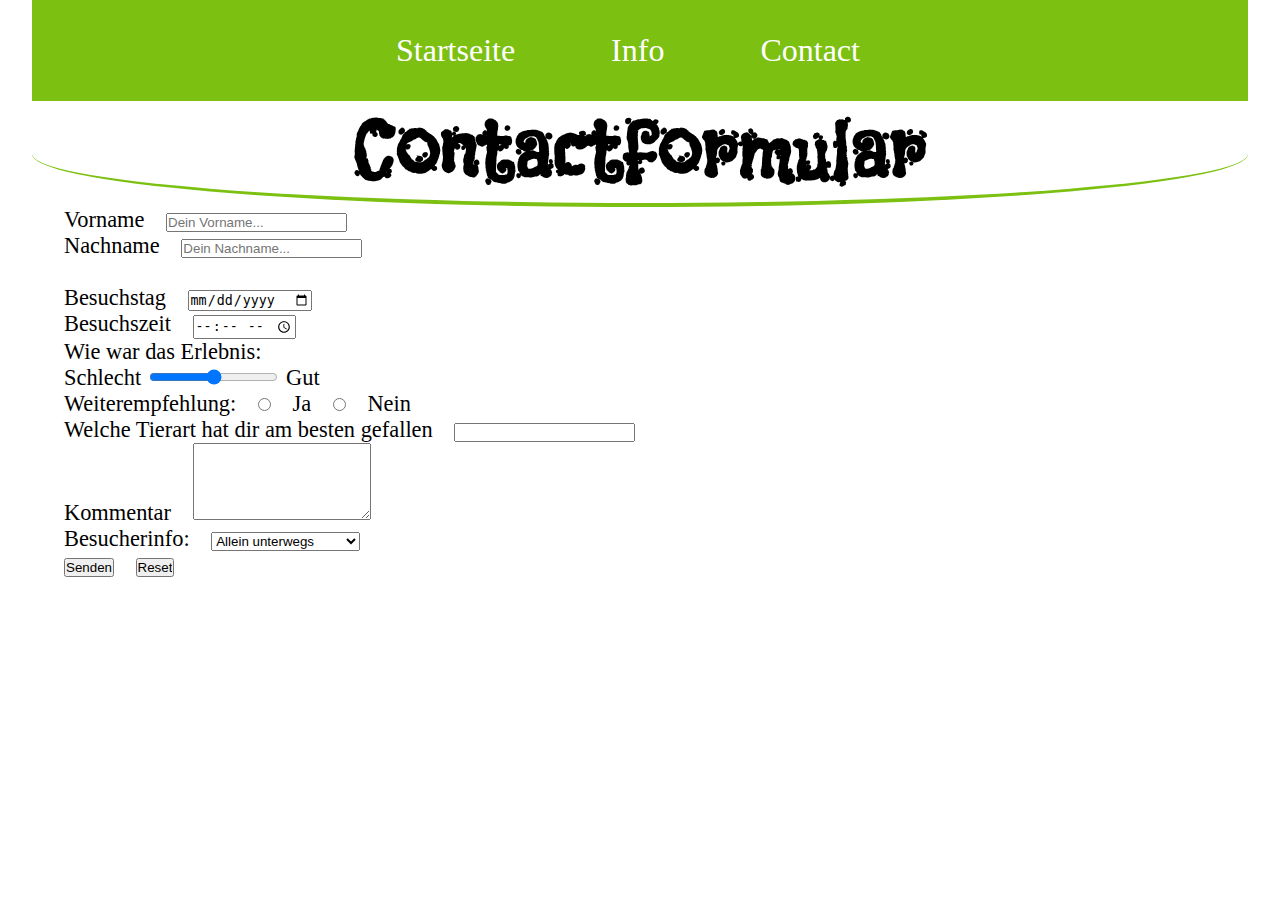
==== Uebung4/contact.html @ 44582b7e "Grundgerüst der Webseite erstellt" ====
<!DOCTYPE html>
<html lang="de">

<head>
    <title>Contact</title>
    <meta charset="UTF-8">
    <meta name="viewport" content="width=device-width, initial-scale=1.0">
    <link rel="stylesheet" href="css/style.css" />
</head>

<body>
    <header>
        <nav>
            <ul class="nav-list">
                <li><a href="index.html">Startseite</a></li>
                <li><a href="info.html">Info</li></a>
                <li><a href="contact.html">Contact</li></a>
            </ul>
        </nav>
    </header>

    <main>
        <h1>Contactformular</h1>
        <!-- Contact Formula -->
        <section>
            <div>
                <form>
                    <div>
                        <label for="fname">Vorname</label>
                        <input type="text" id="fname" name="vorname" placeholder="Dein Vorname...">
                    </div>
                    <div>
                        <label for="lname">Nachname</label>
                        <input type="text" id="lname" name="nachname" placeholder="Dein Nachname...">
                    </div>
                    <div>
                        <label for="mailadresse"></label>
                    </div>
                    <div>
                        <label for="datum">Besuchstag</label>
                        <input type="date" name="datum" id="datum">
                    </div>
                    <div>
                        <label for="zeit">Besuchszeit</label>
                        <input type="time" name="time" id="time">
                    </div>
                    <div>
                        <label for="exp">Wie war das Erlebnis:</label>
                        <p>Schlecht<input type="range" name="exp" id="exp">Gut</p>
                    </div>
                    <div>
                        <label for="empfehlung">Weiterempfehlung:</label>
                        <input type="radio" name="empfehlung" id="ja" value="ja">
                        <label for="ja">Ja</label>
                        <input type="radio" name="empfehlung" id="nein" value="nein">
                        <label for="nein">Nein</label>
                    </div>
                    <div>
                        <label for="interesse">Welche Tierart hat dir am besten gefallen</label>
                        <input type="text" list="tierarten" name="interesse" id="interesse">
                        <datalist id="tierarten">
                            <option value="Säugetiere"></option>
                            <option value="Vögeln"></option>
                            <option value="Fische"></option>
                            <option value="Insekten"></option>
                        </datalist>
                    </div>
                    <div>
                        <label for="kommentar">Kommentar</label>
                        <textarea rows="5" cols="20" name="kommentar" id="kommentar"></textarea>
                    </div>
                    <div>
                        <label for="Besuchinfo">Besucherinfo:</label>
                        <select name="besuchinfo" id="besuchinfo">
                            <option value="1">Allein unterwegs</option>
                            <option value="2">Familienausflug</option>
                            <option value="3">Gruppenausflug</option>
                            <option value="4">Ausflug mit Freunden</option>
                            <option value="5">was anderes</option>
                        </select>
                    </div>
                    <div>
                        <input type="submit" value="Senden">
                        <input type="reset">
                    </div>


                </form>
            </div>
        </section>
    </main>

    <footer>

    </footer>
</body>

</html>
---- Uebung4/css/style.css ----
@import url('https://fonts.googleapis.com/css2?family=Flavors&display=swap');

* {
    margin: 0 0.5rem;
    padding: 0;
}
body {
    background-color: white;
    color: black;
    font-family: 'Times New Roman', Times, serif;
    font-weight: 400;
    font-size: 1.4rem;
}

/* header */
/* nav-bar */
ul {
    list-style: none;
}
nav {
    display: flex;
    justify-content: center;
    background-color: rgb(124, 192, 18);
}
a {
    text-decoration: none;
    color: white;
}
a:hover {
    background-color: rgb(154, 205, 50);
    transform: scale(1.1);
    border-left: 3px solid rgb(130, 170, 50);
    border-right: 3px solid rgb(130, 170, 50)
}
.nav-list {
    display: flex;
    margin-right: 2rem;
}
nav a {
    display: block;
    font-size: 2rem;
    padding: 2rem
}
@media (max-width: 30em) {
    nav {
        justify-content: center;
    }
    .nav-list{
        margin: 0 1rem;
    }
}

/* main */
/* head titel */
h1 {
    font-size: 5rem;
    font-family: 'Flavors', sans-serif;
    background-color: white;
    color: black;
    font-weight: 700;
    text-align: center;
    border-bottom: 4px solid rgb(124, 192, 18);
    border-radius: 100%;
}
/* Startseite */
/* video */
.video-intro {
    margin: 2rem 0;
    text-align: center;
}
iframe {
    width: calc(70vw*(315/560));
    height: calc(40vw*(315/560));

    /* to-do */
    border: 20px solid #c7ab93;
    border-radius: 5%;
}
iframe:hover {
    /* to-do */
    border-color: #b98c25;
}

@media (max-width: 40em) {
    iframe {
        height: 100%;
        width: auto;
        margin: 1.5rem 0;
    }
}
/* table */
table {
    font-family: sans-serif;
    border-collapse: collapse;
    width: 60%;
    margin: 1.2rem auto;
    transition: 0.7s ease-in-out;
}
th {
    background-color: #487159;
    color: #ffffff;
    padding: 0.4rem 0;
}
td {
    padding: 0.5rem 0;
    text-align: center;
}
tr:nth-child(even) {
    background-color: #c7ab93;
    color: rgb(0, 0, 0);
}
tr:nth-child(odd) {
    background-color: #e3e2e2;
    color: rgb(0, 0, 0);
}
table:hover {
    transform: scale(1.1);
    transition: 0.7s ease-in-out;
}
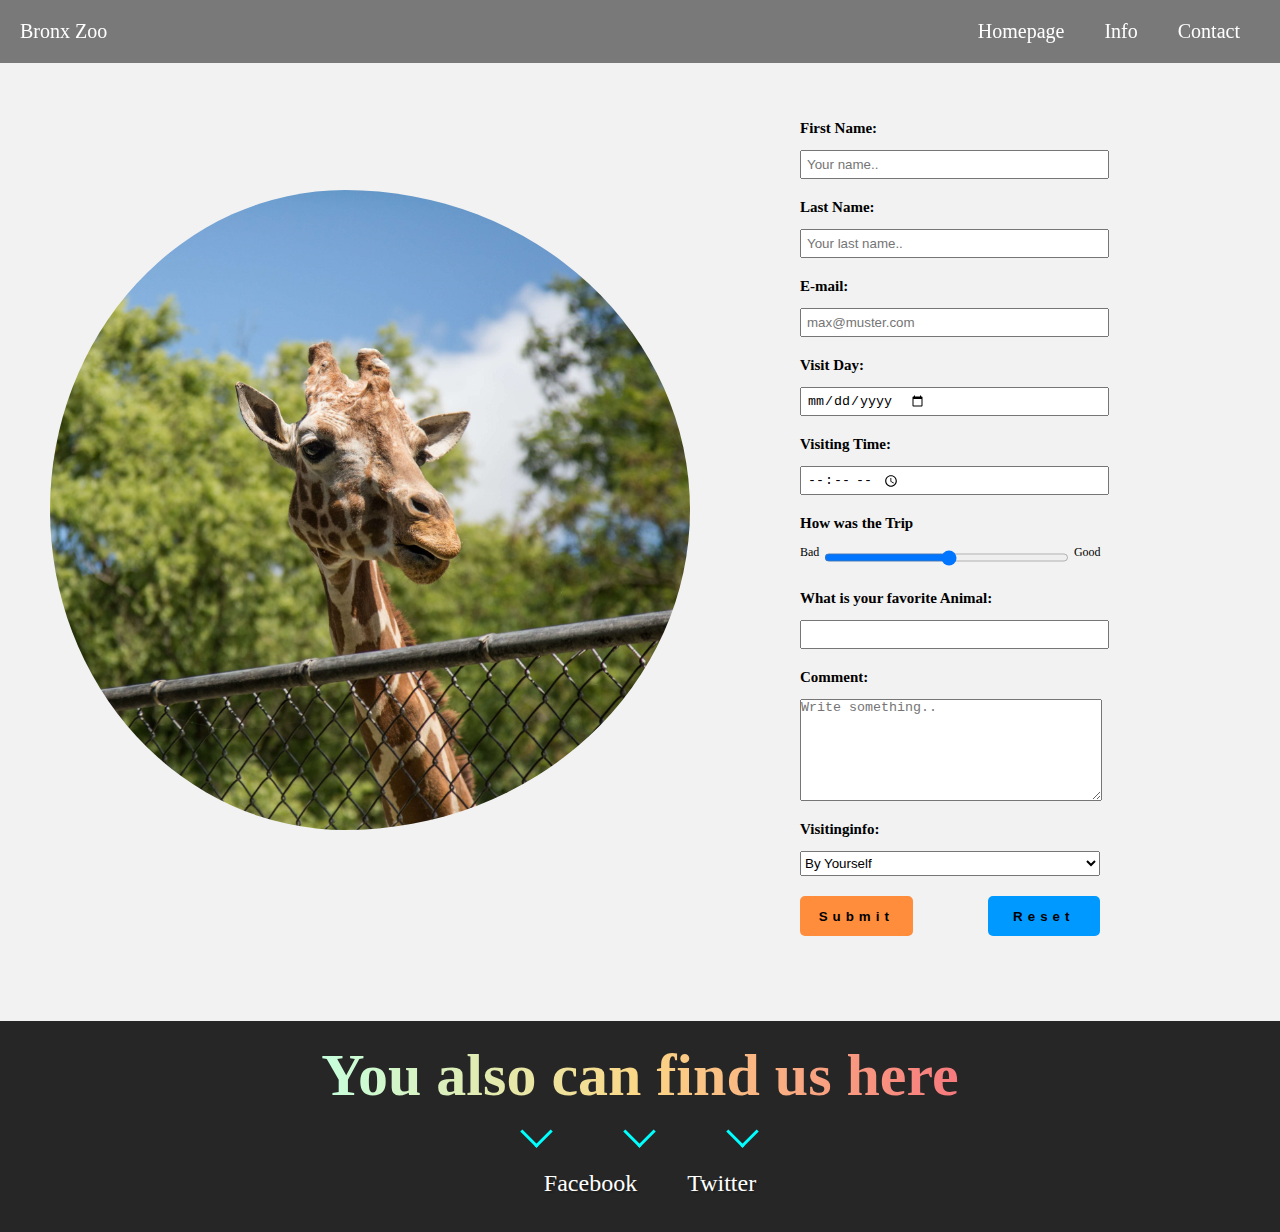
==== commit 37cf7ef9: "Webseite "Zoo" gestaltet" ====
--- a/Uebung4/contact.html
+++ b/Uebung4/contact.html
@@ -1,98 +1,105 @@
 <!DOCTYPE html>
+
 <html lang="de">
+    <head>
+        <link
+        rel="stylesheet"
+        href="https://use.fontawesome.com/releases/v5.8.2/css/all.css"
+        integrity="sha384-oS3vJWv+0UjzBfQzYUhtDYW+Pj2yciDJxpsK1OYPAYjqT085Qq/1cq5FLXAZQ7Ay"
+        crossorigin="anonymous"/>  
 
-<head>
-    <title>Contact</title>
-    <meta charset="UTF-8">
-    <meta name="viewport" content="width=device-width, initial-scale=1.0">
-    <link rel="stylesheet" href="css/style.css" />
-</head>
+        <title>Startseite</title>
+        <meta charset="UTF-8">
+        <meta name="viewport" content="width=device-width, initial-scale=1.0">
+        <link rel="stylesheet" href="css/style.css" />
+    </head>
 
-<body>
-    <header>
-        <nav>
-            <ul class="nav-list">
-                <li><a href="index.html">Startseite</a></li>
-                <li><a href="info.html">Info</li></a>
-                <li><a href="contact.html">Contact</li></a>
-            </ul>
-        </nav>
-    </header>
+    <body>
+        <header>
+            <nav>
+                <ul class="nav-list">
+                    <li><p class="space">Bronx Zoo</p></li>
+                    <li><a href="index.html">Homepage</a></li>
+                    <li><a href="info.html">Info</a></li>
+                    <li><a href="contact.html">Contact</a></li>
+                </ul>
+            </nav>
+        </header>
 
-    <main>
-        <h1>Contactformular</h1>
-        <!-- Contact Formula -->
-        <section>
-            <div>
-                <form>
-                    <div>
-                        <label for="fname">Vorname</label>
-                        <input type="text" id="fname" name="vorname" placeholder="Dein Vorname...">
-                    </div>
-                    <div>
-                        <label for="lname">Nachname</label>
-                        <input type="text" id="lname" name="nachname" placeholder="Dein Nachname...">
-                    </div>
-                    <div>
-                        <label for="mailadresse"></label>
-                    </div>
-                    <div>
-                        <label for="datum">Besuchstag</label>
-                        <input type="date" name="datum" id="datum">
-                    </div>
-                    <div>
-                        <label for="zeit">Besuchszeit</label>
-                        <input type="time" name="time" id="time">
-                    </div>
-                    <div>
-                        <label for="exp">Wie war das Erlebnis:</label>
-                        <p>Schlecht<input type="range" name="exp" id="exp">Gut</p>
-                    </div>
-                    <div>
-                        <label for="empfehlung">Weiterempfehlung:</label>
-                        <input type="radio" name="empfehlung" id="ja" value="ja">
-                        <label for="ja">Ja</label>
-                        <input type="radio" name="empfehlung" id="nein" value="nein">
-                        <label for="nein">Nein</label>
-                    </div>
-                    <div>
-                        <label for="interesse">Welche Tierart hat dir am besten gefallen</label>
-                        <input type="text" list="tierarten" name="interesse" id="interesse">
-                        <datalist id="tierarten">
-                            <option value="Säugetiere"></option>
-                            <option value="Vögeln"></option>
-                            <option value="Fische"></option>
-                            <option value="Insekten"></option>
+        <main>
+            <section class="contact-form">
+                <div class="contact-img">
+                    <img src="img/giraffe.jpg" alt="giraffe looks over a fence">
+                </div>
+                <div>
+                    <form action="#">
+                        <label for="fname">First Name:</label>
+                        <input type="text" id="fname" name="firstname" placeholder="Your name..">
+
+                        <label for="lname">Last Name:</label>
+                        <input type="text" id="lname" name="lastname" placeholder="Your last name..">
+
+                        <label for="email">E-mail:</label>
+                        <input type="text" id="email" name="email" placeholder="max@muster.com">
+
+                        <label for="date">Visit Day:</label>
+                        <input type="date" id="date" name="country">
+
+                        <label for="time">Visiting Time:</label>
+                        <input type="time" id="time" name="time">
+
+                        <label for="range">How was the Trip</label>
+                        <p>Bad<input class="range" type="range" id="range" name="range">Good</p>
+
+                        <label for="animal">What is your favorite Animal:</label>
+                        <input list="animals" name="animal" id="animal">
+                        <datalist id="animals">
+                            <option value="Cheetah">
+                            <option value="Emporer Penguin">
+                            <option value="Flamingo">
+                            <option value="Giant Panda">
+                            <option value="Alligator">
+                            <option value="Giraffe">
+                            <option value="Meerkat">
+                            <option value="Snow Monkey">
                         </datalist>
-                    </div>
-                    <div>
-                        <label for="kommentar">Kommentar</label>
-                        <textarea rows="5" cols="20" name="kommentar" id="kommentar"></textarea>
-                    </div>
-                    <div>
-                        <label for="Besuchinfo">Besucherinfo:</label>
-                        <select name="besuchinfo" id="besuchinfo">
-                            <option value="1">Allein unterwegs</option>
-                            <option value="2">Familienausflug</option>
-                            <option value="3">Gruppenausflug</option>
-                            <option value="4">Ausflug mit Freunden</option>
-                            <option value="5">was anderes</option>
+
+                        <label for="subject">Comment:</label>
+
+                        <textarea id="subject" name="subject" placeholder="Write something.."></textarea>
+
+                        <label for="info">Visitinginfo:</label>
+                        <select id="info" name="info">
+                            <option value="alone">By Yourself</option>
+                            <option value="family">Family Trip</option>
+                            <option value="group">Group Excursion</option>
+                            <option value="friends">With Friends</option>
+                            <option value="else">Something Else</option>
                         </select>
-                    </div>
-                    <div>
-                        <input type="submit" value="Senden">
-                        <input type="reset">
-                    </div>
+                        
+                        <article class="sub-res">
+                            <input class="submit" type="submit" value="Submit">
+                            <input class="reset" type="reset" value="Reset">
+                        </article>
+                    </form>
+                </div>
+            </section>
 
+        </main>
 
-                </form>
-            </div>
-        </section>
-    </main>
+        <footer>
+            <!-- Contact -->
+            <section id=contact class="contact-section">
+                <div class="contact-header">
+                    <h2>You also can find us here</h2>
+                    <p><i class="arrow down"></i><i class="arrow down"></i><i class="arrow down"></i></p>
+                </div>
+                <div class="contact-links">
+                    <a href="https:facebook.com" class="icons" target="_blank"><i class="fab fa-facebook-square"></i>Facebook</a>
+                    <a href="https://twitter.com" class="icons" target="_blank"><i class="fab fa-twitter"></i>Twitter</a>
+                </div>
+            </section>
 
-    <footer>
-
-    </footer>
-</body>
-
+        </footer>
+    </body>
 </html>--- a/Uebung4/css/style.css
+++ b/Uebung4/css/style.css
@@ -1,46 +1,64 @@
-@import url('https://fonts.googleapis.com/css2?family=Flavors&display=swap');
+@import url('https://fonts.googleapis.com/css2?family=Flavors&family=Roboto:wght@400;900&display=swap');
 
 * {
-    margin: 0 0.5rem;
+    margin: 0;
     padding: 0;
 }
+html {
+    font-size: 62.5%;
+    box-sizing: border-box;
+    scroll-behavior: smooth;
+}
 body {
-    background-color: white;
-    color: black;
+    background-color: rgba(255, 255, 255, 1);
+    color: rgba(0, 0, 0, 1);
     font-family: 'Times New Roman', Times, serif;
     font-weight: 400;
-    font-size: 1.4rem;
+    font-size: 1rem;
 }
 
 /* header */
 /* nav-bar */
+nav {
+    position: fixed;
+    top: 0;
+    right: 0;
+    width: 100%;
+
+    background-color: rgb(0, 0, 0, 0.5);
+    z-index: 2;
+}
 ul {
     list-style: none;
-}
-nav {
-    display: flex;
-    justify-content: center;
-    background-color: rgb(124, 192, 18);
+    display: flex;
+    justify-content: flex-end;
 }
 a {
     text-decoration: none;
-    color: white;
+    color: rgba(255, 255, 255, 1);
 }
 a:hover {
-    background-color: rgb(154, 205, 50);
-    transform: scale(1.1);
-    border-left: 3px solid rgb(130, 170, 50);
-    border-right: 3px solid rgb(130, 170, 50)
+    background-color: rgba(40, 40, 40);
+    transform: scale(1.2);
 }
 .nav-list {
     display: flex;
     margin-right: 2rem;
 }
-nav a {
+nav a, li > p {
     display: block;
     font-size: 2rem;
-    padding: 2rem
-}
+    padding: 2rem;
+}
+li > p {
+    color: white;
+}
+.space {
+    position: fixed;
+    top: 0;
+    left: 0;
+}
+
 @media (max-width: 30em) {
     nav {
         justify-content: center;
@@ -50,70 +68,393 @@
     }
 }
 
-/* main */
-/* head titel */
-h1 {
-    font-size: 5rem;
-    font-family: 'Flavors', sans-serif;
-    background-color: white;
-    color: black;
+/* welcome page */
+.welcome-div {
+    background-image:     linear-gradient(
+        rgba(0, 0, 0, 0.3),
+        rgba(0, 0, 0, 0.3)
+      ),
+      url("../img/rsz_zoo-background.jpg");
+      background-size: cover;
+      height: 100vh;
+}
+/* .welcome-page {
+    display: grid;
+    height: 100%;
+}
+.welcome-page img {
+    width: 100%;
+    max-height: 100vh;
+    margin: auto;
+} */
+.welcome-div {
+    position: relative;
+    text-align: center;
+    color: white;
+  }
+.titel {
+    font-family: 'Roboto', sans-serif;
+    font-weight: 900;
+    font-size: 4rem;
+    color: white;
+    text-transform: uppercase;
+    position: absolute;
+    top: 50%;
+    left: 50%;
+    transform: translate(-50%, -50%);
+}
+
+/* youtube video */
+.intro-page {
+    height: 100vh;
+    background: url(../img/footprints-opacity.png) 0 0 round;
+    /* background-size: 80rem; */
+    background-position: center;
+    background-size: 100rem;
+
+    display: flex;
+    align-items: center;
+    justify-content: center;
+}
+.video-div h2 {
+    font-family: 'Flavors', cursive;
+    font-size: 10rem;
+    font-weight: normal;
     font-weight: 700;
-    text-align: center;
-    border-bottom: 4px solid rgb(124, 192, 18);
-    border-radius: 100%;
-}
-/* Startseite */
-/* video */
-.video-intro {
-    margin: 2rem 0;
+    background-clip: inherit;
+
+    background-image:linear-gradient(90deg,blue,yellow,red,purple);
+    -webkit-background-clip: text;
+    -webkit-text-fill-color: transparent;
+}
+.video-div {
     text-align: center;
 }
 iframe {
     width: calc(70vw*(315/560));
     height: calc(40vw*(315/560));
-
-    /* to-do */
-    border: 20px solid #c7ab93;
-    border-radius: 5%;
+    margin-top: 3rem;
+
+    border: 10px solid rgb(238, 118, 35);
+    border-radius: 4%;
 }
 iframe:hover {
-    /* to-do */
-    border-color: #b98c25;
-}
-
-@media (max-width: 40em) {
+    border-color: rgb(255, 0, 0);
+}
+@media (max-width: 80em) {
     iframe {
-        height: 100%;
-        width: auto;
-        margin: 1.5rem 0;
-    }
-}
-/* table */
+        width: calc(100vw*(315/560));
+        height: calc(55vw*(315/560));
+        margin-top: 1rem;
+    }
+}
+
+@media (max-width: 60em) {
+    iframe {
+        width: calc(120vw*(315/560));
+        height: calc(75vw*(315/560));
+        margin-top: 0;
+    }
+}
+
+@media (max-width: 50em) {
+    iframe {
+        width: calc(130vw*(315/560));
+        height: calc(85vw*(315/560));
+    }
+}
+
+/* picture */
+.pic-section {
+    height: 100vh;
+    background-color: rgb(230, 230, 230);
+    text-align: center;
+
+    display: flex;
+    flex-wrap: wrap;
+    grid-template-columns: repeat(auto-fit, minmax(320px, 1fr));
+    grid-gap: 4rem;
+}
+figure.pic-div {
+    vertical-align: top;
+    display: inline-block;
+    text-align: center;
+    width: 25%;
+    margin: auto auto;
+
+    background-color: rgb(255, 255, 255);
+    box-shadow: 1px 1px 2px rgba(0, 0, 0, 0.5);
+    border-radius: 2px;
+
+    transition: 0.7s ease-in-out;
+}
+img {
+    width: 100%;
+    height: auto;
+}
+.img-text {
+    display: block;
+    font-size: 2.2rem;
+    font-weight: 600;
+    padding: 1rem 0;
+}
+.pic-div:hover {
+    transform: scale(1.2);
+    transition: 0.7s ease-in-out;
+}
+@media (max-width: 35rem) {
+}
+
+
+/* Table */
+.table-section {
+    /* height: 100vh; */
+    padding-bottom: 12em;
+    padding-top: 10rem;;
+    background-color: rgb(230, 230, 230);
+}
+.table-section h1 {
+    font-family: 'Flavors', cursive;
+    font-weight: 700;
+    font-size: 5rem;
+    background-clip: inherit;
+    text-align: center;
+
+    margin-bottom: 0.5em;
+
+    background-image:linear-gradient(62deg,blue,yellow,red,purple);
+    -webkit-background-clip: text;
+    -webkit-text-fill-color: transparent;
+}
+th {
+    font-weight: bold;
+    font-size: 2em;
+    text-align: left;
+    color: rgb(235, 235, 235);
+    background-color: rgba(255, 255, 255, 0.25);
+}
+td {
+    color: rgba(255, 255, 255, 0.9);
+    font-weight: normal;
+    font-size: 1.7em;
+}
 table {
-    font-family: sans-serif;
-    border-collapse: collapse;
-    width: 60%;
-    margin: 1.2rem auto;
-    transition: 0.7s ease-in-out;
-}
-th {
-    background-color: #487159;
-    color: #ffffff;
-    padding: 0.4rem 0;
-}
-td {
-    padding: 0.5rem 0;
-    text-align: center;
-}
-tr:nth-child(even) {
-    background-color: #c7ab93;
-    color: rgb(0, 0, 0);
-}
-tr:nth-child(odd) {
-    background-color: #e3e2e2;
-    color: rgb(0, 0, 0);
-}
-table:hover {
-    transform: scale(1.1);
-    transition: 0.7s ease-in-out;
+    text-align: left;
+    overflow: hidden;
+    width: 80%;
+    margin: 0 auto;
+    display: table;
+}
+td, th {
+    padding-bottom: 2%;
+    padding-top: 2%;
+    padding-left: 2%;
+}
+tr {
+    background-color: rgba(0, 0, 0, 0.8);
+}
+td:first-child { 
+    color: rgb(82,210,154); 
+}
+tr:hover {
+    color: white;
+    background-color: rgb(90, 90, 90);
+ }
+td:hover {
+    background-color: rgb(230, 230, 230);
+    color: rgb(36, 36, 36);
+    font-weight: bold;
+    
+    box-shadow: rgb(185, 185, 185) -1px 1px, rgb(185, 185, 185) -2px 2px, rgb(185, 185, 185) -3px 3px, rgb(185, 185, 185) -4px 4px, rgb(185, 185, 185) -5px 5px, rgb(185, 185, 185) -6px 6px;
+    transform: translate3d(6px, -6px, 0);
+    
+    transition-delay: 0s;
+    transition-duration: 0.4s;
+    transition-property: all;
+    transition-timing-function: line;
+  }
+@media (max-width: 50em) {
+    th, td {
+        font-size: 1em;
+    }
+}
+
+/* Contact */
+.contact-form {
+    display: flex;
+
+    background-color: rgb(242, 242, 242);
+    padding-top: 10rem;
+    padding-bottom: 10rem;
+    width: 100%;
+}
+.contact-form div {
+    width: 50%;
+}
+.contact-img {
+    margin-top: auto;
+    margin-bottom: auto;
+}
+.contact-form img {
+    width: 100%;
+    padding-left: 5rem;
+    border-radius: 100%;
+}
+label {
+    padding-top: 2rem;
+    padding-bottom: 0.5rem;
+    font-size: 1.5em;
+    font-weight: 600;
+}
+input {
+    padding-left: 0.5rem;
+}
+label, input, textarea, select, .sub-res {
+    width: 30rem;
+    height: 2.5rem;
+    display: flex;
+    margin-left: 25%;
+}
+textarea {
+    resize: vertical;
+    height: 10rem;
+}
+form p {
+    font-size: 1.2rem;
+    display: flex;
+    margin-left: 25%;
+}
+form p input {
+    width: 24rem;
+}
+.range {
+    margin-left: 1%;
+    margin-right: 1%;
+}
+.sub-res {
+    padding-top: 2rem;
+}
+.sub-res input {
+    padding-left: 0;
+}
+.sub-res input:nth-child(1) {
+    margin-left: 0;
+}
+.submit, .reset  {
+    color: black;
+    font-weight: bold;
+    letter-spacing: 0.5rem;
+    height: 4rem;
+    border: none;
+    border-radius: 5px;
+    cursor: pointer;
+}
+.submit {
+    background-color: rgb(255, 141, 60);
+}
+.reset {
+    background-color: rgb(0, 153, 255);
+}
+.submit:hover {
+    background-color: rgb(255, 106, 0);
+}
+.reset:hover {
+    background-color: rgb(0, 195, 255);
+}
+@media (max-width: 60em) {
+    .contact-form {
+        flex-direction: column;
+        align-items: center;
+        padding-left: 0;
+    }
+    label, input, textarea, select, .sub-res {
+        margin-left: 0;
+        width: 100%;
+        margin-left: 0%;
+    }
+    .submit {
+        margin-left: 25%;
+    }
+    form p {
+        margin-left: 0%;
+    }
+    form p input {
+        width: 100%;
+    }
+    .contact-form img {
+        padding-left: 0;
+    }
+    .sub-res {
+        margin-left: 0;
+    }
+}
+
+/* Footer */
+footer {
+    font-weight: 300;
+    display: flex;
+    justify-content: space-evenly;
+    background-color: rgba(0, 0, 0, 0.85);
+    padding: 2rem 0;
+}
+.contact-section {
+    display: flex;
+    flex-direction: column;
+    justify-content: center;
+    align-items: center;
+    text-align: center;
+
+    width: 100%;
+}
+.contact-header h2 {
+    font-size: 6rem;
+    background-clip: inherit;
+    /* background-image:linear-gradient(90deg,#3D7EAA,#FFE47A); */
+    /* background-image:linear-gradient(90deg,#16A085,#F4D03F); */
+    background-image:linear-gradient(90deg,#C6FFDD,#FBD786,#f7797d);
+    -webkit-background-clip: text;
+    -webkit-text-fill-color: transparent;
+}
+.contact-header > p {
+    font-style: italic;
+}
+.contact-links {
+    display: flex;
+    justify-content: center;
+    width: 100%;
+    max-width: 980px;
+    flex-wrap: wrap;
+}
+.icons {
+    font-size: 2.4rem;
+    text-shadow: 2px 2px 1px #1f1f1f;
+    transition: transform 0.3s ease-out;
+    padding: 1.5rem;
+}
+.icons:hover {
+    transform: translateY(8px);
+  }
+i {
+    margin: 0 1rem;
+  }
+/* arrow */
+.contact-header i {
+    margin: 1rem 4rem;
+}
+.arrow {
+    border: solid rgb(0, 255, 255);
+    border-width: 0 3px 3px 0;
+    display: inline-block;
+    padding: 10px;
+}
+.down {
+    transform: rotate(45deg);
+    -webkit-transform: rotate(45deg);
+}
+
+@media (max-width: 30em) {
+    footer {
+      flex-direction: column;
+      text-align: center;
+    }
 }